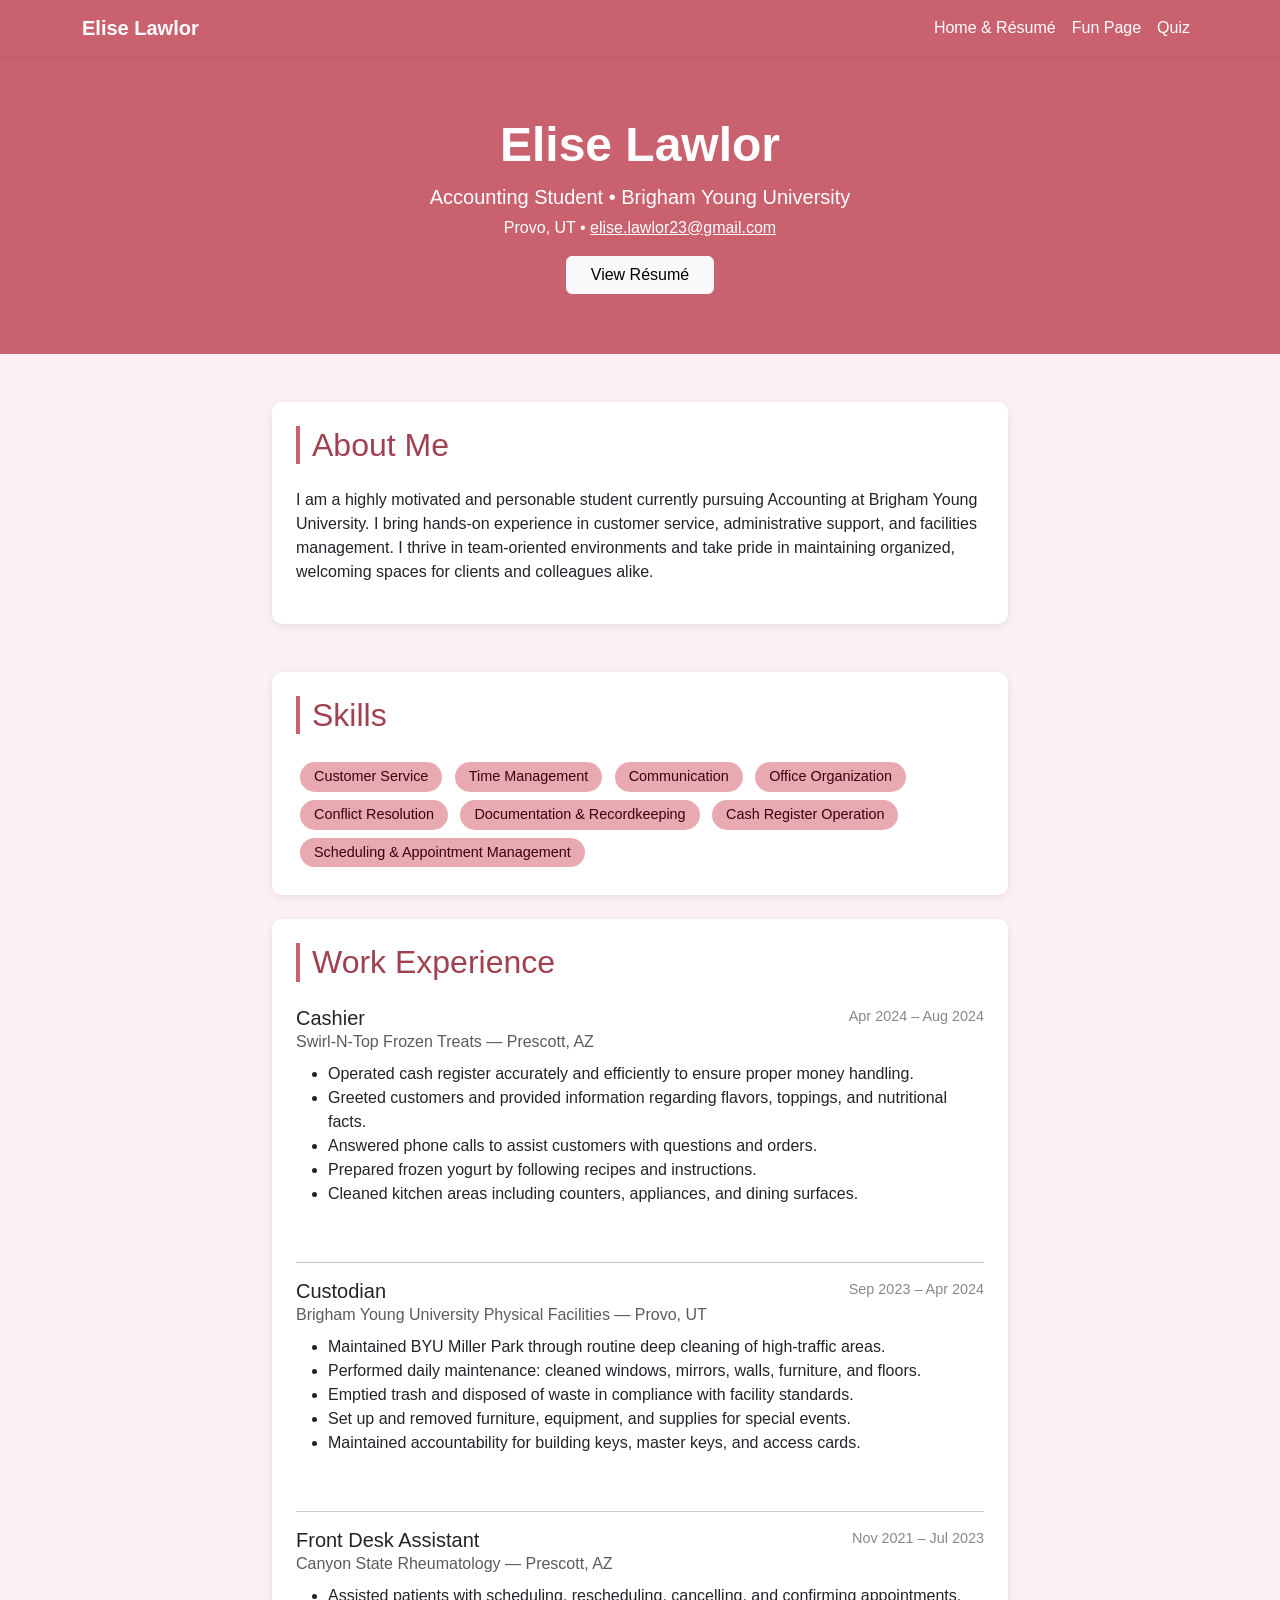
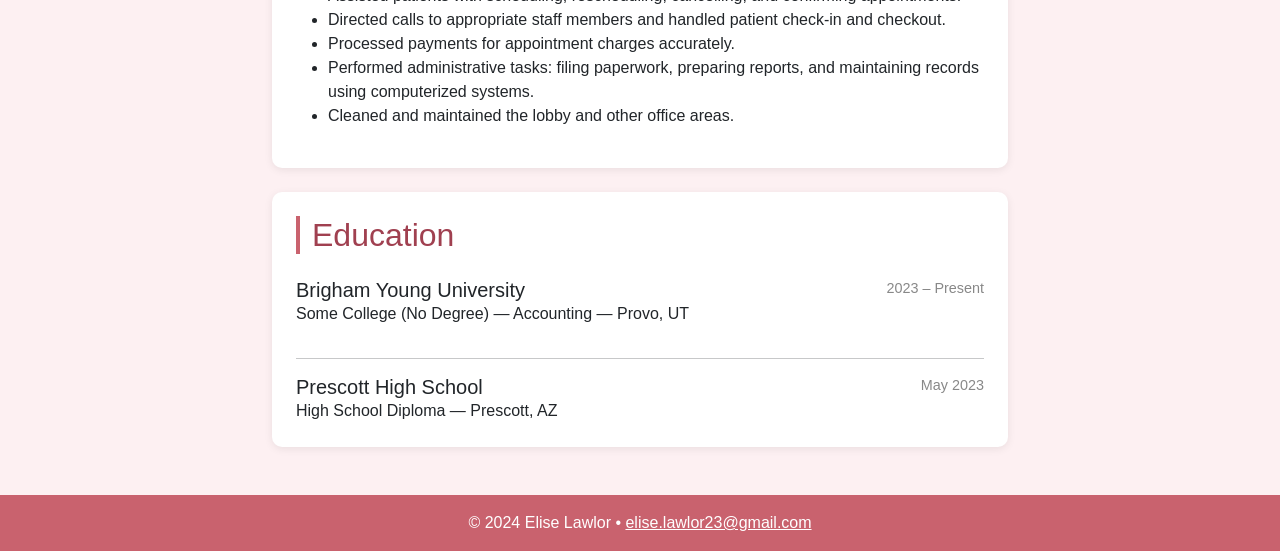
==== index.html @ a44b9094 "Add files via upload" ====
<!DOCTYPE html>
<html lang="en">
<head>
    <meta charset="UTF-8">
    <meta name="viewport" content="width=device-width, initial-scale=1.0">
    <title>Elise Lawlor</title>
    <link href="https://cdn.jsdelivr.net/npm/bootstrap@5.3.0/dist/css/bootstrap.min.css" rel="stylesheet">
    <link href="https://cdn.jsdelivr.net/npm/bootstrap-icons@1.10.5/font/bootstrap-icons.css" rel="stylesheet">
    <style>
        :root {
            --pink-primary: #c9626e;
            --pink-dark: #a04050;
            --pink-light: #fdf0f2;
            --pink-mid: #e8aab0;
        }
        body { background-color: var(--pink-light); font-family: 'Segoe UI', Tahoma, Geneva, Verdana, sans-serif; color: #2c2c2c; }
        .navbar { background-color: var(--pink-primary) !important; }
        .navbar-brand, .nav-link { color: #fff !important; }
        .nav-link:hover { color: #fce4ec !important; }
        .hero { background-color: var(--pink-primary); color: #fff; padding: 60px 0; }
        .section-title { border-left: 4px solid var(--pink-primary); padding-left: 12px; margin-bottom: 1.5rem; color: var(--pink-dark); }
        .card { border: none; box-shadow: 0 2px 8px rgba(0,0,0,0.08); border-radius: 10px; }
        .skill-badge { background-color: var(--pink-mid); color: #3a0010; border-radius: 20px; padding: 4px 14px; display: inline-block; margin: 4px; font-size: 0.9rem; }
        .job-date { color: #888; font-size: 0.9rem; }
        footer { background-color: var(--pink-primary); color: #fff; }
        a { color: var(--pink-dark); }
        a:hover { color: var(--pink-primary); }
    </style>
</head>
<body>

    <nav class="navbar navbar-expand-lg shadow-sm">
        <div class="container">
            <a class="navbar-brand fw-bold" href="index.html">Elise Lawlor</a>
            <button class="navbar-toggler" type="button" data-bs-toggle="collapse" data-bs-target="#navMenu">
                <span class="navbar-toggler-icon"></span>
            </button>
            <div class="collapse navbar-collapse" id="navMenu">
                <ul class="navbar-nav ms-auto">
                    <li class="nav-item"><a class="nav-link" href="index.html">Home &amp; Résumé</a></li>
                    <li class="nav-item"><a class="nav-link" href="scratch.html">Fun Page</a></li>
                    <li class="nav-item"><a class="nav-link" href="quiz.html">Quiz</a></li>
                </ul>
            </div>
        </div>
    </nav>

    <!-- Hero -->
    <section class="hero">
        <div class="container text-center">
            <h1 class="display-5 fw-bold">Elise Lawlor</h1>
            <p class="lead mb-1">Accounting Student &bull; Brigham Young University</p>
            <p class="mb-3">Provo, UT &bull; <a href="mailto:elise.lawlor23@gmail.com" class="text-white">elise.lawlor23@gmail.com</a></p>
            <a href="#resume" class="btn btn-light px-4">View Résumé</a>
        </div>
    </section>

    <!-- About -->
    <section class="container my-5">
        <div class="row justify-content-center">
            <div class="col-lg-8">
                <div class="card p-4">
                    <h2 class="section-title">About Me</h2>
                    <p>I am a highly motivated and personable student currently pursuing Accounting at Brigham Young University. I bring hands-on experience in customer service, administrative support, and facilities management. I thrive in team-oriented environments and take pride in maintaining organized, welcoming spaces for clients and colleagues alike.</p>
                </div>
            </div>
        </div>
    </section>

    <!-- Resume -->
    <section id="resume" class="container mb-5">
        <div class="row justify-content-center">
            <div class="col-lg-8">

                <!-- Skills -->
                <div class="card p-4 mb-4">
                    <h2 class="section-title">Skills</h2>
                    <div>
                        <span class="skill-badge">Customer Service</span>
                        <span class="skill-badge">Time Management</span>
                        <span class="skill-badge">Communication</span>
                        <span class="skill-badge">Office Organization</span>
                        <span class="skill-badge">Conflict Resolution</span>
                        <span class="skill-badge">Documentation &amp; Recordkeeping</span>
                        <span class="skill-badge">Cash Register Operation</span>
                        <span class="skill-badge">Scheduling &amp; Appointment Management</span>
                    </div>
                </div>

                <!-- Experience -->
                <div class="card p-4 mb-4">
                    <h2 class="section-title">Work Experience</h2>

                    <div class="mb-4">
                        <div class="d-flex justify-content-between align-items-start">
                            <h5 class="mb-0">Cashier</h5>
                            <span class="job-date">Apr 2024 – Aug 2024</span>
                        </div>
                        <p class="text-muted mb-2">Swirl-N-Top Frozen Treats &mdash; Prescott, AZ</p>
                        <ul>
                            <li>Operated cash register accurately and efficiently to ensure proper money handling.</li>
                            <li>Greeted customers and provided information regarding flavors, toppings, and nutritional facts.</li>
                            <li>Answered phone calls to assist customers with questions and orders.</li>
                            <li>Prepared frozen yogurt by following recipes and instructions.</li>
                            <li>Cleaned kitchen areas including counters, appliances, and dining surfaces.</li>
                        </ul>
                    </div>

                    <hr>

                    <div class="mb-4">
                        <div class="d-flex justify-content-between align-items-start">
                            <h5 class="mb-0">Custodian</h5>
                            <span class="job-date">Sep 2023 – Apr 2024</span>
                        </div>
                        <p class="text-muted mb-2">Brigham Young University Physical Facilities &mdash; Provo, UT</p>
                        <ul>
                            <li>Maintained BYU Miller Park through routine deep cleaning of high-traffic areas.</li>
                            <li>Performed daily maintenance: cleaned windows, mirrors, walls, furniture, and floors.</li>
                            <li>Emptied trash and disposed of waste in compliance with facility standards.</li>
                            <li>Set up and removed furniture, equipment, and supplies for special events.</li>
                            <li>Maintained accountability for building keys, master keys, and access cards.</li>
                        </ul>
                    </div>

                    <hr>

                    <div>
                        <div class="d-flex justify-content-between align-items-start">
                            <h5 class="mb-0">Front Desk Assistant</h5>
                            <span class="job-date">Nov 2021 – Jul 2023</span>
                        </div>
                        <p class="text-muted mb-2">Canyon State Rheumatology &mdash; Prescott, AZ</p>
                        <ul>
                            <li>Assisted patients with scheduling, rescheduling, cancelling, and confirming appointments.</li>
                            <li>Directed calls to appropriate staff members and handled patient check-in and checkout.</li>
                            <li>Processed payments for appointment charges accurately.</li>
                            <li>Performed administrative tasks: filing paperwork, preparing reports, and maintaining records using computerized systems.</li>
                            <li>Cleaned and maintained the lobby and other office areas.</li>
                        </ul>
                    </div>
                </div>

                <!-- Education -->
                <div class="card p-4">
                    <h2 class="section-title">Education</h2>

                    <div class="mb-3">
                        <div class="d-flex justify-content-between align-items-start">
                            <h5 class="mb-0">Brigham Young University</h5>
                            <span class="job-date">2023 – Present</span>
                        </div>
                        <p class="mb-0">Some College (No Degree) &mdash; Accounting &mdash; Provo, UT</p>
                    </div>

                    <hr>

                    <div>
                        <div class="d-flex justify-content-between align-items-start">
                            <h5 class="mb-0">Prescott High School</h5>
                            <span class="job-date">May 2023</span>
                        </div>
                        <p class="mb-0">High School Diploma &mdash; Prescott, AZ</p>
                    </div>
                </div>

            </div>
        </div>
    </section>

    <footer class="text-center py-3 mt-4">
        <p class="mb-0">&copy; 2024 Elise Lawlor &bull; <a href="mailto:elise.lawlor23@gmail.com" class="text-white">elise.lawlor23@gmail.com</a></p>
    </footer>

    <script src="https://cdn.jsdelivr.net/npm/bootstrap@5.3.0/dist/js/bootstrap.bundle.min.js"></script>
</body>
</html>
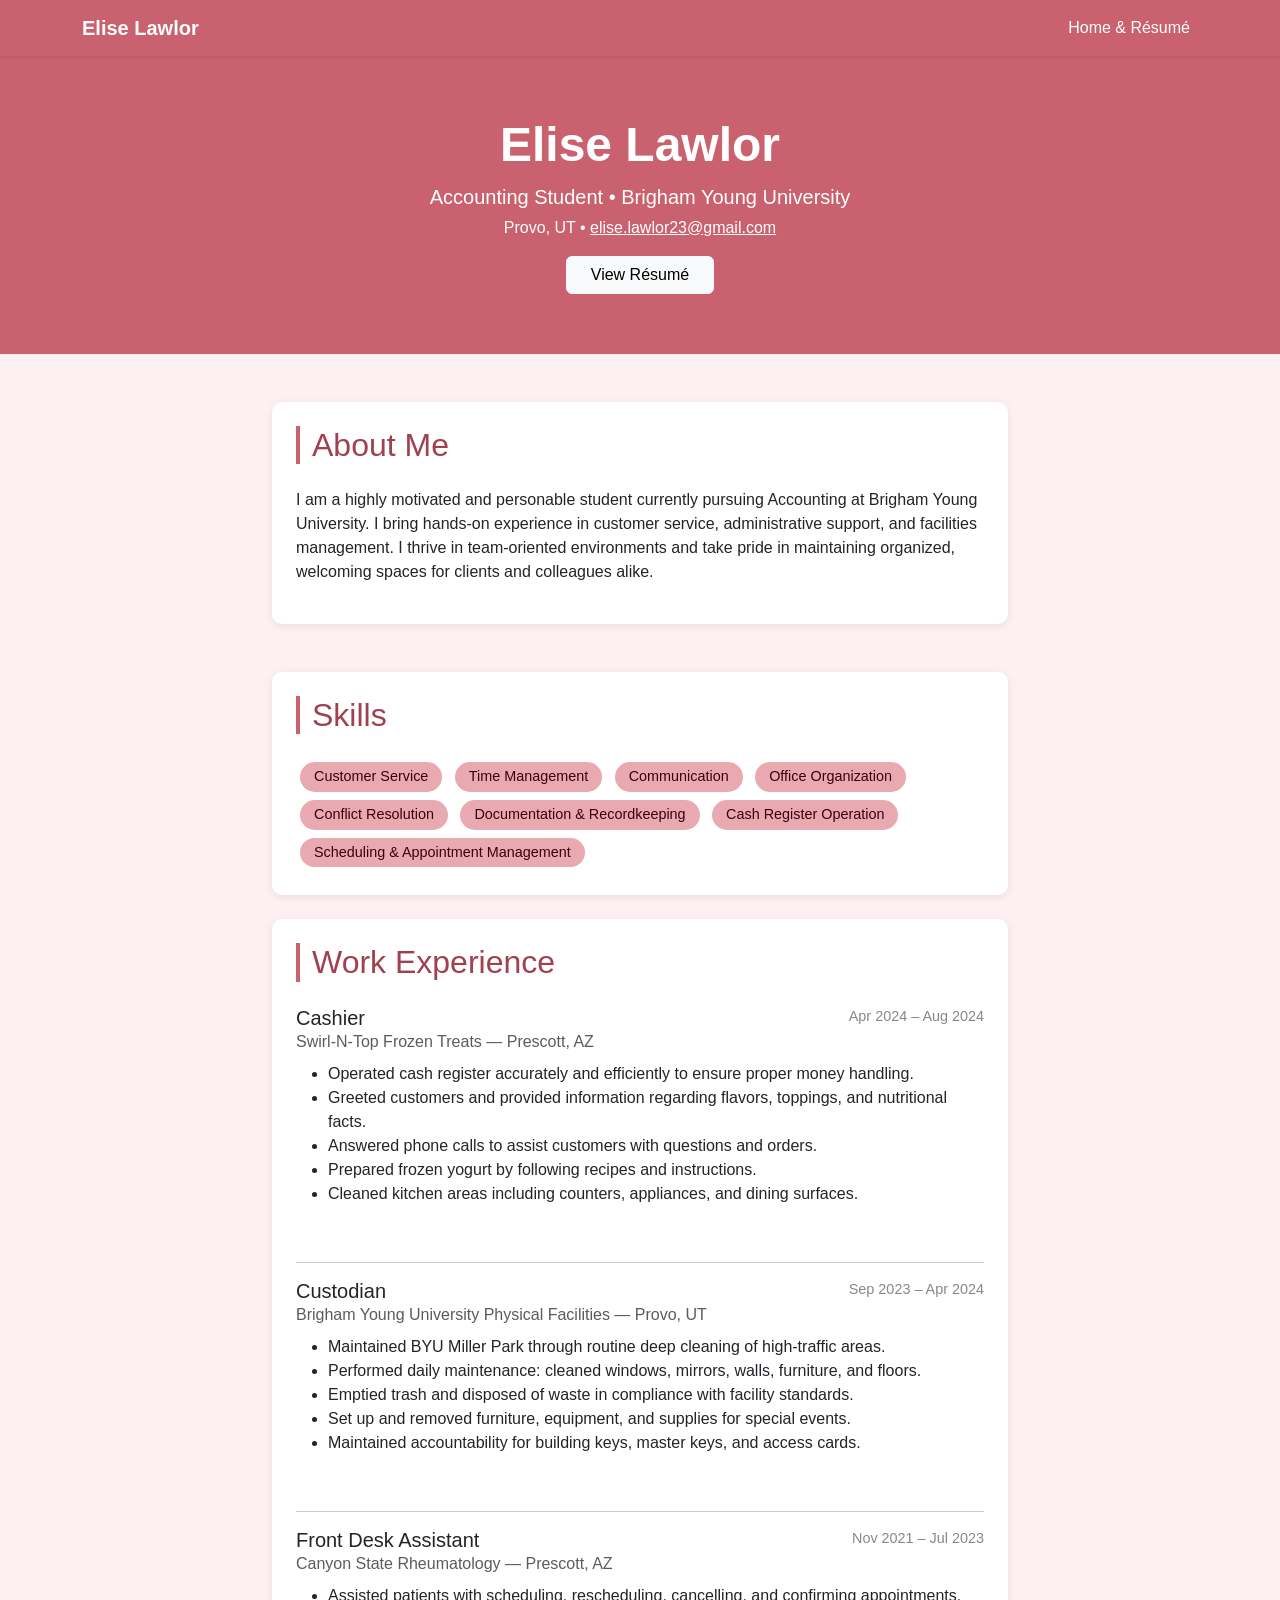
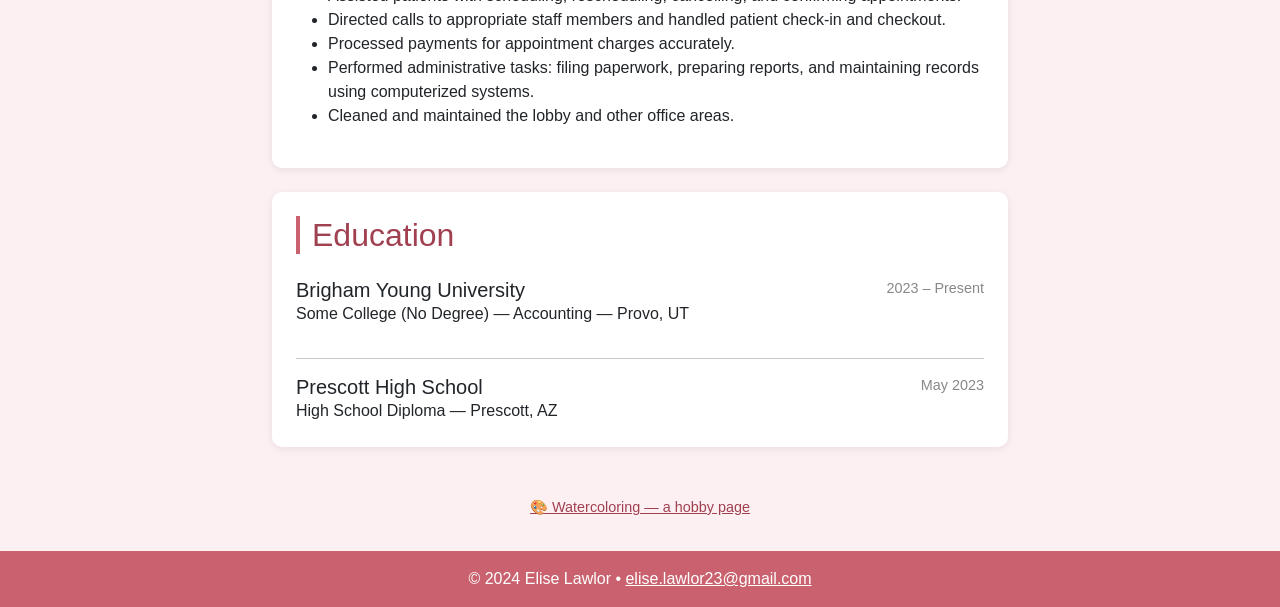
==== commit 641f1e96: "website" ====
--- a/index.html
+++ b/index.html
@@ -37,9 +37,7 @@
             </button>
             <div class="collapse navbar-collapse" id="navMenu">
                 <ul class="navbar-nav ms-auto">
-                    <li class="nav-item"><a class="nav-link" href="index.html">Home &amp; Résumé</a></li>
-                    <li class="nav-item"><a class="nav-link" href="scratch.html">Fun Page</a></li>
-                    <li class="nav-item"><a class="nav-link" href="quiz.html">Quiz</a></li>
+                    <li class="nav-item"><a class="nav-link active" href="index.html">Home &amp; Résumé</a></li>
                 </ul>
             </div>
         </div>
@@ -168,7 +166,11 @@
         </div>
     </section>
 
-    <footer class="text-center py-3 mt-4">
+    <div class="container text-center pb-4">
+        <a href="watercolor.html" style="color: var(--pink-dark); font-size: 0.9rem;">&#127912; Watercoloring — a hobby page</a>
+    </div>
+
+    <footer class="text-center py-3 mt-2">
         <p class="mb-0">&copy; 2024 Elise Lawlor &bull; <a href="mailto:elise.lawlor23@gmail.com" class="text-white">elise.lawlor23@gmail.com</a></p>
     </footer>
 
